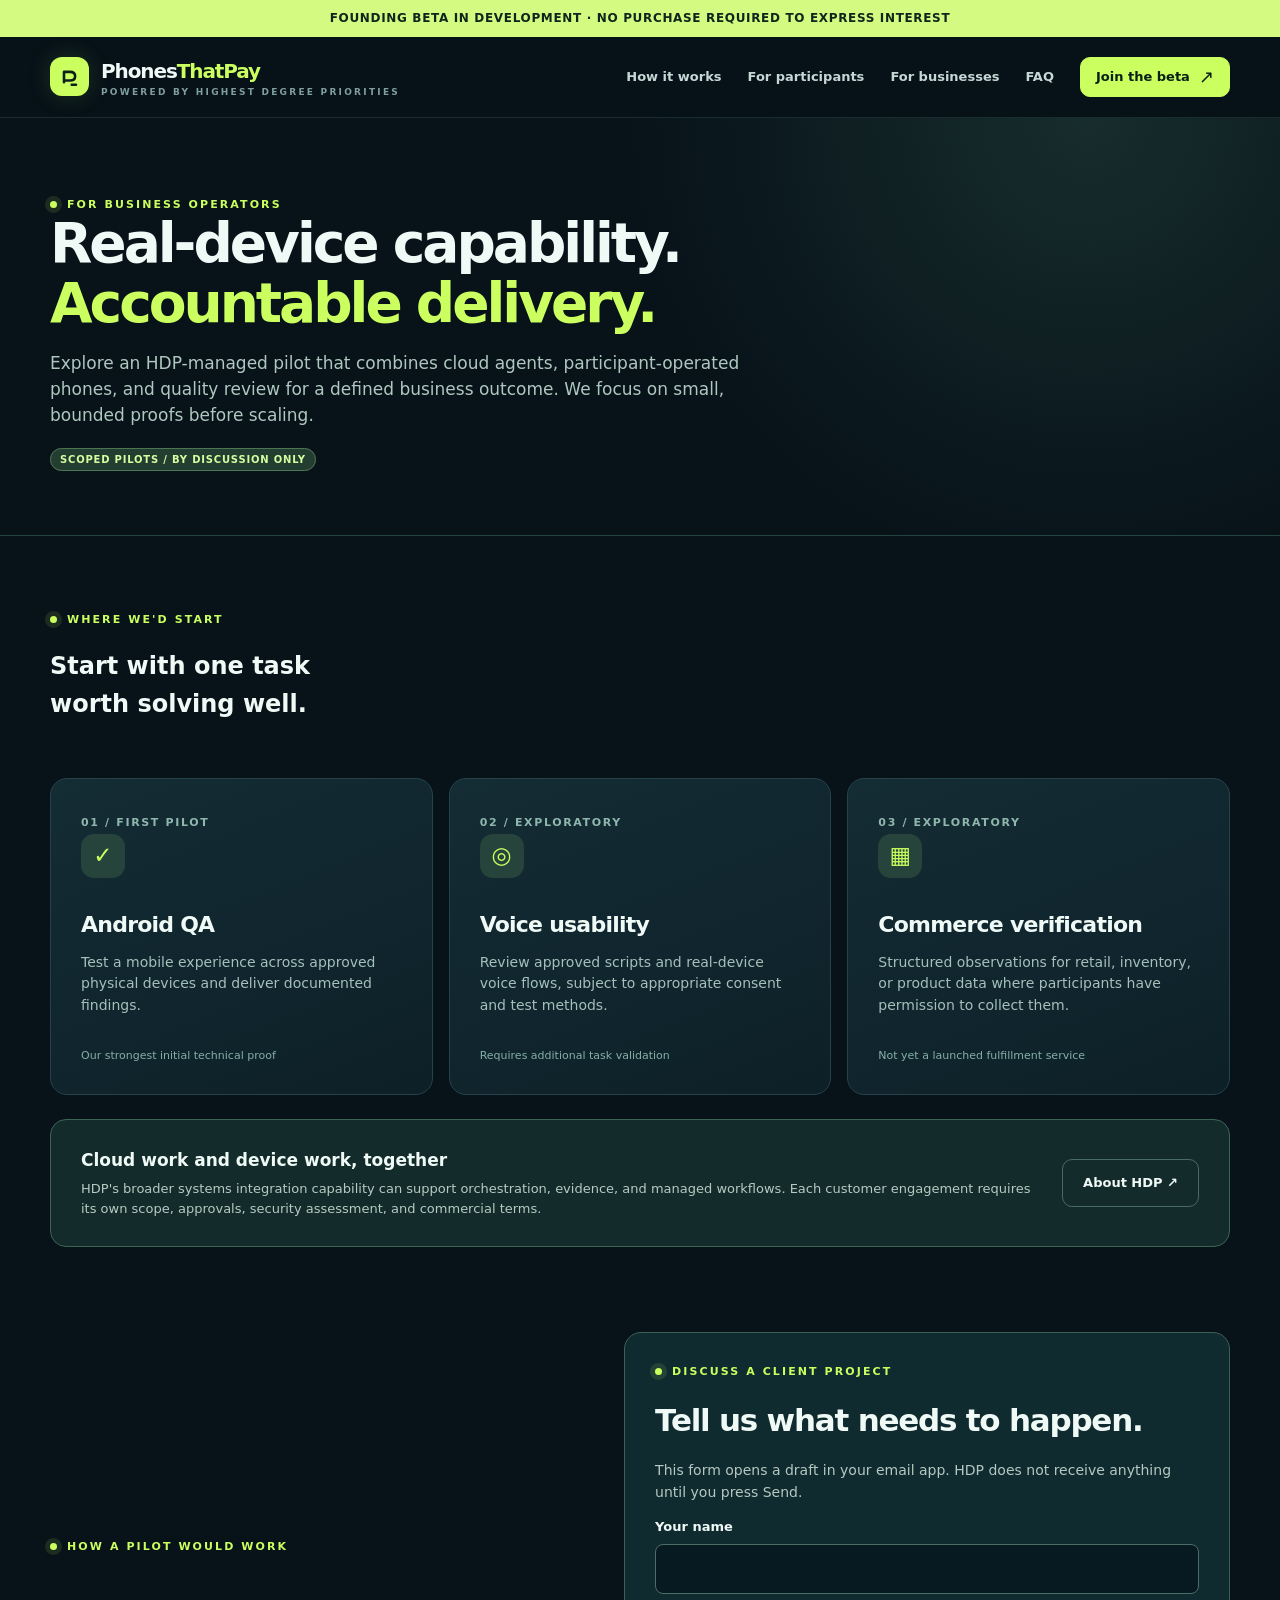
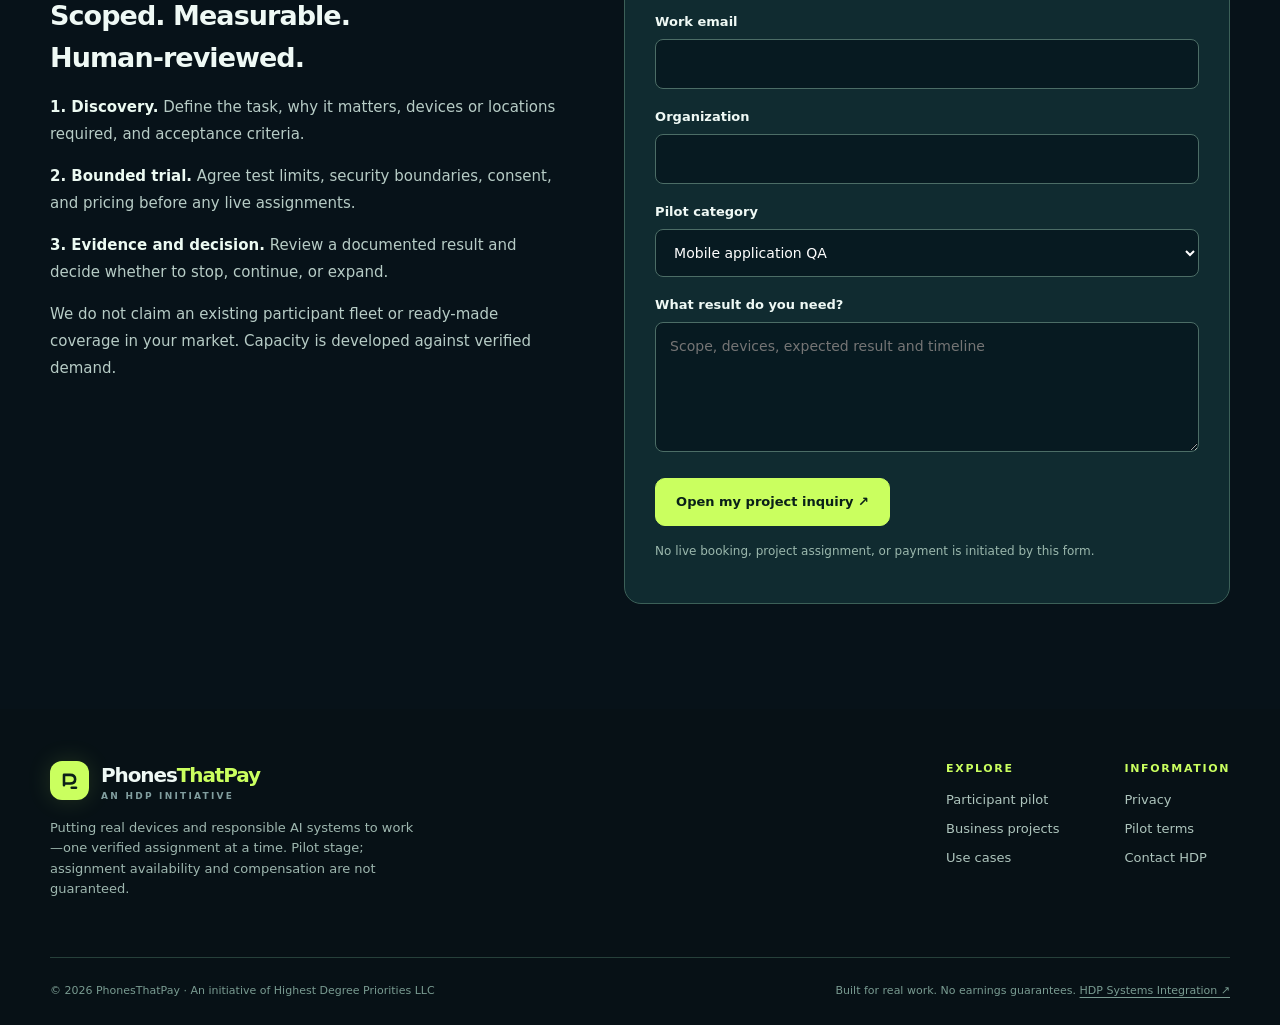
==== business/index.html @ 188588a5 "Build PhonesThatPay public beta landing and information pages" ====
<!doctype html><html lang="en"><head><meta charset="utf-8"><meta name="viewport" content="width=device-width,initial-scale=1"><meta name="theme-color" content="#071219"><meta name="color-scheme" content="dark"><title>Mobile Workforce and Real-Device QA for Business | PhonesThatPay</title><meta name="description" content="Discuss a bounded PhonesThatPay and HDP real-device QA or mobile operations pilot."><meta property="og:type" content="website"><meta property="og:title" content="Mobile Workforce and Real-Device QA for Business | PhonesThatPay"><meta property="og:description" content="Discuss a bounded PhonesThatPay and HDP real-device QA or mobile operations pilot."><meta property="og:url" content="https://phonesthatpay.com/business/"><link rel="canonical" href="https://phonesthatpay.com/business/"><link rel="icon" type="image/svg+xml" href="../assets/favicon.svg"><link rel="stylesheet" href="../assets/site.css"></head><body><a class="skip" href="#main">Skip to main content</a><div class="announcement">FOUNDING BETA IN DEVELOPMENT · NO PURCHASE REQUIRED TO EXPRESS INTEREST</div>
<header class="top"><div class="wrap top-inner">
<a href="../index.html" class="brand" aria-label="PhonesThatPay home"><span class="brand-mark"><svg viewBox="0 0 28 28" aria-hidden="true" fill="none"><path d="M7 20V8h7c4 0 6 2 6 5s-2 5-6 5H7" stroke="currentColor" stroke-width="3" stroke-linecap="round" stroke-linejoin="round"/><path d="M16 23h5" stroke="currentColor" stroke-width="3" stroke-linecap="round"/></svg></span><span><span class="brand-word">Phones<span>ThatPay</span></span><span class="brand-by">Powered by Highest Degree Priorities</span></span></a>
<button class="navtoggle" type="button" data-nav-toggle aria-expanded="false" aria-controls="main-nav">Menu ☰</button>
<nav class="navlinks" id="main-nav" data-nav aria-label="Main navigation">
<a href="../index.html#how">How it works</a><a href="../pilot/index.html">For participants</a><a href="../business/index.html">For businesses</a><a href="../index.html#faq">FAQ</a><a class="btn mini" href="../pilot/index.html#interest">Join the beta <span class="chev">↗</span></a>
</nav></div></header><main id="main"><section class="pagehero"><div class="wrap"><div class="eyebrow">For business operators</div><h1>Real-device capability.<br><span style="color:var(--lime)">Accountable delivery.</span></h1><p>Explore an HDP-managed pilot that combines cloud agents, participant-operated phones, and quality review for a defined business outcome. We focus on small, bounded proofs before scaling.</p><span class="statuspill">Scoped pilots / by discussion only</span></div></section><section class="content"><div class="wrap"><div class="section-top"><div><div class="eyebrow">Where we'd start</div><h2>Start with one task<br>worth solving well.</h2></div></div><div class="grid3"><article class="feature"><span class="num">01 / FIRST PILOT</span><div class="glyph">✓</div><h3>Android QA</h3><p>Test a mobile experience across approved physical devices and deliver documented findings.</p><span class="fine">Our strongest initial technical proof</span></article><article class="feature"><span class="num">02 / EXPLORATORY</span><div class="glyph">◎</div><h3>Voice usability</h3><p>Review approved scripts and real-device voice flows, subject to appropriate consent and test methods.</p><span class="fine">Requires additional task validation</span></article><article class="feature"><span class="num">03 / EXPLORATORY</span><div class="glyph">▦</div><h3>Commerce verification</h3><p>Structured observations for retail, inventory, or product data where participants have permission to collect them.</p><span class="fine">Not yet a launched fulfillment service</span></article></div>
<div class="note-card"><div><strong>Cloud work and device work, together</strong><p>HDP's broader systems integration capability can support orchestration, evidence, and managed workflows. Each customer engagement requires its own scope, approvals, security assessment, and commercial terms.</p></div><a href="https://highestdegreepriorities.com/" class="btn outline" rel="noopener">About HDP ↗</a></div></div>
<div class="wrap split" style="margin-top:85px"><div class="prose"><div class="eyebrow">How a pilot would work</div><h2>Scoped. Measurable.<br>Human-reviewed.</h2><p><strong>1. Discovery.</strong> Define the task, why it matters, devices or locations required, and acceptance criteria.</p><p><strong>2. Bounded trial.</strong> Agree test limits, security boundaries, consent, and pricing before any live assignments.</p><p><strong>3. Evidence and decision.</strong> Review a documented result and decide whether to stop, continue, or expand.</p><p>We do not claim an existing participant fleet or ready-made coverage in your market. Capacity is developed against verified demand.</p></div>
<div class="formbox" id="contact"><div class="eyebrow">Discuss a client project</div><h2 style="font-size:31px;letter-spacing:-.04em;margin:16px 0">Tell us what needs to happen.</h2><p style="color:#b5c8c1;font-size:14px">This form opens a draft in your email app. HDP does not receive anything until you press Send.</p><form data-mailform="business"><div class="field"><label for="bizname">Your name</label><input id="bizname" name="Name" autocomplete="name" required maxlength="100"></div><div class="field"><label for="bizemail">Work email</label><input id="bizemail" name="Email" type="email" autocomplete="email" required maxlength="120"></div><div class="field"><label for="company">Organization</label><input id="company" name="Organization" maxlength="120"></div><div class="field"><label for="type">Pilot category</label><select id="type" name="Pilot category"><option>Mobile application QA</option><option>Voice or usability testing</option><option>Commerce / retail data verification</option><option>Managed AI operations</option><option>Other</option></select></div><div class="field"><label for="brief">What result do you need?</label><textarea id="brief" name="Desired outcome" maxlength="1400" required placeholder="Scope, devices, expected result and timeline"></textarea></div><button type="submit" class="btn">Open my project inquiry ↗</button><p class="form-note" role="status" data-form-status>No live booking, project assignment, or payment is initiated by this form.</p></form></div></div></section></main><footer class="footer"><div class="wrap"><div class="footer-main"><div><a href="../index.html" class="brand"><span class="brand-mark"><svg viewBox="0 0 28 28" aria-hidden="true" fill="none"><path d="M7 20V8h7c4 0 6 2 6 5s-2 5-6 5H7" stroke="currentColor" stroke-width="3" stroke-linecap="round" stroke-linejoin="round"/><path d="M16 23h5" stroke="currentColor" stroke-width="3" stroke-linecap="round"/></svg></span><span><span class="brand-word">Phones<span>ThatPay</span></span><span class="brand-by">An HDP initiative</span></span></a><p class="footer-desc">Putting real devices and responsible AI systems to work—one verified assignment at a time. Pilot stage; assignment availability and compensation are not guaranteed.</p></div><div class="footer-links"><div><h4>Explore</h4><a href="../pilot/index.html">Participant pilot</a><a href="../business/index.html">Business projects</a><a href="../index.html#work">Use cases</a></div><div><h4>Information</h4><a href="../privacy/index.html">Privacy</a><a href="../terms/index.html">Pilot terms</a><a href="mailto:contact@highestdegreepriorities.com?subject=PhonesThatPay%20Question">Contact HDP</a></div></div></div><div class="footer-bottom"><span>© 2026 PhonesThatPay · An initiative of Highest Degree Priorities LLC</span><span>Built for real work. No earnings guarantees. <a href="https://highestdegreepriorities.com/" rel="noopener">HDP Systems Integration ↗</a></span></div></div></footer><script defer src="../assets/site.js"></script></body></html>
---- assets/site.css ----
:root{--bg:#071219;--panel:#0e2029;--panel2:#122833;--line:#27414a;--text:#eff9f5;--muted:#b0c4c4;--muted2:#819e9f;--lime:#caff5f;--aqua:#88f3d7;--cream:#e2eadc;--shadow:0 25px 75px rgba(0,0,0,.28)}
*{box-sizing:border-box}html{scroll-behavior:smooth;scroll-padding-top:96px}body{margin:0;background:var(--bg);color:var(--text);font-family:Inter,"Segoe UI",system-ui,-apple-system,sans-serif;font-size:16px;line-height:1.55;-webkit-font-smoothing:antialiased}button,input,select,textarea{font:inherit}a{color:inherit;text-decoration:none}button{cursor:pointer}::selection{background:var(--lime);color:#071219}:focus-visible{outline:3px solid var(--lime);outline-offset:4px}img{max-width:100%}
.skip{position:absolute;top:-80px;left:16px;background:var(--lime);color:var(--bg);padding:12px;z-index:100;border-radius:6px}.skip:focus{top:10px}
.wrap{width:min(1180px,calc(100% - 56px));margin-inline:auto}
.announcement{background:#d4fa81;color:#10251b;text-align:center;font-weight:700;font-size:12px;letter-spacing:.055em;padding:9px 16px}
.top{position:sticky;top:0;z-index:40;backdrop-filter:blur(20px);background:rgba(7,18,25,.93);border-bottom:1px solid rgba(151,226,208,.13)}
.top-inner{min-height:80px;display:flex;align-items:center;justify-content:space-between;gap:26px}.brand{display:inline-flex;gap:12px;align-items:center;white-space:nowrap}.brand-mark{width:39px;height:39px;border-radius:12px;background:var(--lime);color:#0c2018;display:grid;place-items:center;box-shadow:0 0 25px rgba(202,255,95,.14)}.brand-mark svg{width:24px;height:24px}.brand-word{font-size:20px;letter-spacing:-.055em;font-weight:850}.brand-word span{color:var(--lime)}.brand-by{display:block;font-size:9px;text-transform:uppercase;letter-spacing:.25em;color:var(--muted2);font-weight:800;line-height:1.2}
.navlinks{display:flex;align-items:center;gap:26px}.navlinks a:not(.btn){font-size:13px;font-weight:650;color:#c5d8d5;transition:color .2s}.navlinks a:hover{color:var(--lime)}.navtoggle{display:none;border:1px solid var(--line);color:var(--text);background:var(--panel);padding:9px 12px;border-radius:9px}
.btn{min-height:48px;padding:13px 20px;border-radius:10px;background:var(--lime);color:#092018;border:1px solid var(--lime);font-weight:800;font-size:13px;display:inline-flex;gap:9px;align-items:center;justify-content:center;transition:transform .18s,background .18s,border-color .18s}.btn:hover{transform:translateY(-2px);background:#e2ff9d}.btn:active{transform:translateY(0)}.btn.outline{background:transparent;border-color:#4a6a67;color:var(--text)}.btn.outline:hover{border-color:var(--lime);background:#142d30}.btn.mini{min-height:39px;padding:9px 15px}.btn.dark{background:#102923;color:var(--lime);border-color:#305348}.btn.dark:hover{background:#193c32}.chev{font-size:18px;font-weight:400;line-height:1}
.hero{overflow:hidden;position:relative;padding:102px 0 100px;background:radial-gradient(ellipse at 80% 33%,rgba(58,148,129,.19),transparent 42%),radial-gradient(ellipse at 10% 10%,rgba(96,151,102,.09),transparent 35%)}.hero:before{content:"";position:absolute;inset:0;opacity:.17;pointer-events:none;background-image:linear-gradient(rgba(91,204,184,.17) 1px,transparent 1px),linear-gradient(90deg,rgba(91,204,184,.16) 1px,transparent 1px);background-size:50px 50px;mask-image:linear-gradient(to right,transparent,black 50%,black 90%)}
.hero-grid{display:grid;grid-template-columns:1.08fr .92fr;gap:70px;align-items:center;position:relative}.eyebrow{color:var(--lime);font-size:11px;font-weight:850;letter-spacing:.19em;text-transform:uppercase;display:flex;align-items:center;gap:10px}.eyebrow:before{content:"";height:7px;width:7px;background:var(--lime);border-radius:50%;box-shadow:0 0 0 5px rgba(202,255,95,.11)}.hero h1{font-size:clamp(48px,5.7vw,84px);font-weight:850;letter-spacing:-.071em;line-height:1.035;margin:26px 0}.hero h1 em{font-style:normal;color:var(--lime)}.lead{font-size:19px;line-height:1.65;color:#b7cbca;max-width:570px;margin:0 0 31px}.actions{display:flex;gap:13px;flex-wrap:wrap}.hero-notes{display:flex;flex-wrap:wrap;gap:14px 24px;color:#a1b6b5;font-size:12px;margin-top:31px}.hero-notes span:before{content:"✓";color:var(--lime);font-weight:900;margin-right:8px}
.hero-scene{position:relative;min-height:570px;display:flex;align-items:center;justify-content:center}.halo{position:absolute;width:470px;height:470px;border-radius:50%;border:1px solid rgba(153,246,206,.14);background:radial-gradient(circle,rgba(75,150,134,.11),transparent 70%)}.halo:before,.halo:after{content:"";position:absolute;inset:50px;border:1px dashed rgba(155,245,207,.17);border-radius:50%}.halo:after{inset:112px;border-style:solid}.phone{width:276px;min-height:510px;border:7px solid #32545c;border-radius:41px;background:linear-gradient(150deg,#132f39,#0a1822 78%);padding:20px 15px;box-shadow:0 0 0 3px #081318,0 35px 105px rgba(0,0,0,.5),0 0 80px rgba(84,187,154,.14);position:relative;transform:rotate(-6deg);z-index:3}.phone:before{content:"";position:absolute;top:12px;left:36%;height:17px;width:28%;border-radius:15px;background:#07131a}.phone-top{display:flex;justify-content:space-between;align-items:center;color:#a7c8bf;font-size:10px;margin:17px 3px 33px}.signal{color:var(--lime)}.phone-logo{border-radius:14px;background:#caff5f;width:51px;height:51px;display:grid;place-items:center;color:#0c231b;font-size:22px;font-weight:900;letter-spacing:-.1em;margin-bottom:16px}.phone h3{font-size:23px;letter-spacing:-.045em;margin:0 0 5px}.phone p{font-size:12px;color:#9bb7b4;margin:0 0 26px}.screen-task{border-radius:13px;background:#17363e;padding:17px 15px;margin-bottom:12px;border:1px solid #2b5152}.screen-label{font-size:9px;color:var(--aqua);text-transform:uppercase;letter-spacing:.15em;font-weight:800}.screen-task strong{display:block;font-size:15px;margin:8px 0}.screen-task small{display:block;color:#a0bbb6;font-size:11px}.mini-check{display:flex;align-items:center;gap:8px;font-size:11px;color:#d2e5d9;margin:9px 0}.mini-check b{width:16px;height:16px;border-radius:50%;background:#b8f57b;color:#113221;display:grid;place-items:center;font-size:11px}.phone-bottom{border-top:1px solid #2d4c50;padding-top:15px;margin-top:22px;display:flex;justify-content:space-between;font-size:10px;color:#98b0ad}.phone-bottom strong{color:#d4ff83}.float-card{position:absolute;z-index:4;background:rgba(22,48,56,.97);border:1px solid #507671;padding:15px 17px;border-radius:14px;box-shadow:var(--shadow);font-size:12px;backdrop-filter:blur(10px)}.float-card strong{display:block;color:white;font-size:15px;margin:4px 0 0}.float-one{left:0;top:75px;transform:rotate(4deg)}.float-two{right:-2px;bottom:80px;transform:rotate(5deg)}.float-card .small{font-size:10px;color:var(--muted2);letter-spacing:.12em;font-weight:800}.float-card .dot{display:inline-block;width:8px;height:8px;border-radius:50%;background:var(--lime);margin-right:7px}.scene-note{position:absolute;bottom:6px;left:50%;transform:translateX(-50%);font-size:10px;white-space:nowrap;color:#809f9d;letter-spacing:.08em;text-transform:uppercase}
.trustbar{border-top:1px solid rgba(113,170,155,.17);border-bottom:1px solid rgba(113,170,155,.17);background:#0b1a21}.trust-inner{display:flex;justify-content:space-between;gap:20px;align-items:center;flex-wrap:wrap;padding:24px 0;color:#c7d6ce;font-weight:750;font-size:12px;letter-spacing:.02em}.trust-inner .muted{color:#779a92;font-size:11px;text-transform:uppercase;letter-spacing:.15em}
.section{padding:110px 0}.section.alt{background:#0b1b23}.section-top{display:flex;justify-content:space-between;gap:40px;align-items:flex-end;margin-bottom:35px}.section .eyebrow{margin-bottom:18px}.section h2,.pagehero h1{font-size:clamp(36px,4.3vw,58px);line-height:1.09;letter-spacing:-.055em;margin:0 0 14px;max-width:760px}.section-intro{font-size:16px;color:#b2c8c4;max-width:600px}.section-intro p{margin:0}.grid3{display:grid;grid-template-columns:repeat(3,1fr);gap:16px}.feature{padding:30px;background:linear-gradient(158deg,#142c34,#0d2028);border:1px solid #26424a;border-radius:17px;position:relative;overflow:hidden}.feature:hover{border-color:#4c8174}.feature .num{color:#8fb7ae;font-size:11px;font-weight:800;letter-spacing:.15em}.feature h3{font-size:22px;margin:30px 0 10px;letter-spacing:-.035em}.feature p{color:#a4c0bb;margin:0;font-size:14px}.feature .glyph{width:44px;height:44px;border-radius:13px;background:#27443c;display:grid;place-items:center;color:var(--lime);font-size:23px;font-weight:700}.feature .fine{display:block;color:#86afa7;font-size:11px;margin-top:30px}.split{display:grid;grid-template-columns:.92fr 1.08fr;gap:58px;align-items:center}.workpanel{border:1px solid #35534d;background:#0e272e;border-radius:19px;padding:27px;box-shadow:var(--shadow)}.work-tabs{display:flex;gap:8px;flex-wrap:wrap;margin-bottom:22px}.tab{background:#18343a;color:#b7cec7;border:1px solid #2e5050;border-radius:9px;padding:9px 12px;font-size:12px;font-weight:700}.tab[aria-selected="true"]{background:var(--lime);color:#0b251d;border-color:var(--lime)}.task-label{color:#a4c7ba;font-size:10px;text-transform:uppercase;font-weight:850;letter-spacing:.14em}.workpanel h3{font-size:27px;margin:10px 0;letter-spacing:-.035em}.workpanel p{color:#aac0bb;font-size:14px}.workflow{display:grid;gap:12px;margin-top:24px}.workstep{display:flex;gap:12px;align-items:center;border:1px solid #2b4a4b;border-radius:10px;background:#122f36;padding:12px 14px;font-size:13px}.workstep b{color:#062118;background:var(--lime);width:23px;height:23px;display:grid;place-items:center;border-radius:7px;font-size:11px;flex:none}.preview-caption{font-size:11px;color:#8eada4;margin-top:18px}.bulletline{display:flex;gap:14px;margin:22px 0;color:#bed1cc;font-size:14px}.bulletline:before{content:"→";color:var(--lime);font-weight:850}
.steps{display:grid;grid-template-columns:repeat(4,1fr);gap:18px;counter-reset:sequence}.step{border-top:1px solid #426257;padding-top:21px}.step .count{font-size:13px;color:var(--lime);font-weight:800;letter-spacing:.12em}.step h3{font-size:18px;letter-spacing:-.025em;margin:17px 0 9px}.step p{font-size:13px;color:#abc1bc;margin:0}
.pathcards{display:grid;grid-template-columns:1fr 1fr;gap:18px}.pathcard{border:1px solid #3a5855;padding:34px;border-radius:18px;background:linear-gradient(140deg,#17333b,#0a1b24);display:flex;flex-direction:column;min-height:320px}.pathcard.highlight{background:linear-gradient(135deg,#d8ff94,#b9ed67);color:#082016;border-color:#daff9e}.pathcard .label{font-size:11px;letter-spacing:.16em;font-weight:850;text-transform:uppercase;color:#91cdb9}.pathcard.highlight .label{color:#34562b}.pathcard h3{font-size:31px;letter-spacing:-.055em;line-height:1.15;margin:35px 0 12px}.pathcard p{font-size:14px;color:#b8ceca;max-width:410px}.pathcard.highlight p{color:#2a4a2b}.pathcard .btn{margin-top:auto;align-self:flex-start}
.note-card{border:1px solid #3c6454;background:#132c2b;padding:27px 30px;border-radius:16px;margin-top:24px;display:flex;justify-content:space-between;gap:30px;align-items:center}.note-card strong{font-size:17px}.note-card p{color:#b5cbc2;font-size:13px;margin:5px 0 0}.note-card .btn{flex-shrink:0}
.faq{max-width:850px;margin:auto}.faq details{border-bottom:1px solid #2c4647;padding:17px 0}.faq summary{font-weight:750;font-size:16px;cursor:pointer;list-style:none;display:flex;align-items:center;justify-content:space-between;gap:18px}.faq summary::-webkit-details-marker{display:none}.faq summary:after{content:"+";font-size:24px;color:var(--lime);font-weight:400}.faq details[open] summary:after{content:"−"}.faq details p{color:#aac3bf;font-size:14px;max-width:730px;margin:14px 0 4px}
.cta{background:radial-gradient(circle at 85% 30%,rgba(202,255,95,.14),transparent 30%),linear-gradient(120deg,#15372f,#0c2228);border-top:1px solid #366258;border-bottom:1px solid #366258;padding:79px 0;text-align:center}.cta h2{font-size:clamp(35px,4.5vw,62px);line-height:1.1;letter-spacing:-.06em;margin:14px auto 21px;max-width:800px}.cta p{max-width:630px;color:#bed0c7;margin:0 auto 28px}.cta .actions{justify-content:center}
.footer{background:#071116;padding:51px 0 26px}.footer-main{display:flex;justify-content:space-between;gap:40px;padding-bottom:45px}.footer-desc{font-size:13px;color:#9eb7af;max-width:370px;margin-top:17px}.footer-links{display:flex;gap:65px}.footer-links h4{font-size:11px;letter-spacing:.15em;text-transform:uppercase;color:var(--lime);margin:0 0 13px}.footer-links a{font-size:13px;color:#aec5bd;display:block;margin:9px 0}.footer-links a:hover{color:var(--lime)}.footer-bottom{border-top:1px solid #26403a;display:flex;justify-content:space-between;gap:25px;flex-wrap:wrap;padding-top:24px;font-size:11px;color:#799b91}.footer-bottom a{text-decoration:underline;text-underline-offset:3px}
.pagehero{padding:78px 0 65px;background:radial-gradient(circle at 85% 0%,rgba(140,235,185,.12),transparent 40%);border-bottom:1px solid #24443f}.pagehero p{font-size:17px;color:#afc8bf;max-width:740px}.content{padding:75px 0 105px}.prose{max-width:830px}.prose h2{font-size:27px;letter-spacing:-.035em;margin:40px 0 12px}.prose h3{font-size:20px}.prose p,.prose li{color:#b7ccc6;font-size:15px;line-height:1.8}.prose li{margin:7px 0}.prose a{color:var(--lime);text-decoration:underline;text-underline-offset:4px}.prose strong{color:#ecfaf2}.hint{color:#96b3a8;font-size:12px}.formgrid{display:grid;grid-template-columns:1fr 1fr;gap:18px}.formbox{background:#102b30;border:1px solid #3c6058;border-radius:17px;padding:30px;max-width:820px}.formbox label{display:block;font-weight:750;font-size:13px;margin:0 0 7px}.formbox input,.formbox select,.formbox textarea{width:100%;padding:13px 14px;border:1px solid #4c6d66;background:#071a21;color:white;border-radius:8px;font-size:14px;min-height:48px}.formbox textarea{min-height:130px;resize:vertical}.formbox .field{margin-bottom:18px}.formbox .form-note{font-size:12px;color:#9bb8ad;margin-top:16px}.statuspill{background:#243d31;color:#d3ffa1;border:1px solid #4d7453;padding:5px 9px;border-radius:999px;font-size:10px;font-weight:850;letter-spacing:.08em;text-transform:uppercase;white-space:nowrap}.listcard{border:1px solid #304f47;border-radius:14px;padding:26px;background:#10272c;margin:18px 0}.listcard h3{margin:0 0 7px}.listcard p{margin:0;color:#b4cac2}.two-cols{display:grid;grid-template-columns:1fr 1fr;gap:20px}
@media(max-width:980px){.navlinks{gap:16px}.hero-grid{grid-template-columns:1fr;gap:25px}.hero{padding:65px 0 48px}.hero h1{max-width:700px}.hero-scene{min-height:510px}.split{grid-template-columns:1fr}.grid3{grid-template-columns:repeat(2,1fr)}.steps{grid-template-columns:repeat(2,1fr)}}
@media(max-width:700px){.wrap{width:min(100% - 34px,1180px)}.top-inner{min-height:70px}.brand-word{font-size:18px}.navtoggle{display:inline-flex}.navlinks{display:none;position:absolute;top:69px;left:0;right:0;background:#08191f;border-bottom:1px solid var(--line);padding:20px 17px 25px;flex-direction:column;align-items:stretch;gap:16px}.navlinks.open{display:flex}.navlinks .btn{width:100%}.hero{padding:57px 0 48px}.hero h1{font-size:clamp(44px,11.2vw,65px)}.lead{font-size:16px}.hero-scene{min-height:500px;transform:scale(.85);margin:-35px -15px -50px}.float-one{left:-7px}.float-two{right:-10px}.section{padding:74px 0}.section h2,.pagehero h1{font-size:38px}.section-top{display:block}.grid3,.pathcards,.two-cols,.formgrid{grid-template-columns:1fr}.steps{grid-template-columns:1fr}.pathcard{min-height:295px}.note-card,.footer-main{flex-direction:column;align-items:flex-start}.footer-links{gap:50px}.pagehero{padding:61px 0 43px}.content{padding:55px 0 75px}.formbox{padding:22px}.footer-main{gap:33px}.cta{padding:70px 0}}
@media(prefers-reduced-motion:reduce){html{scroll-behavior:auto}*,*:before,*:after{animation:none!important;transition:none!important}}
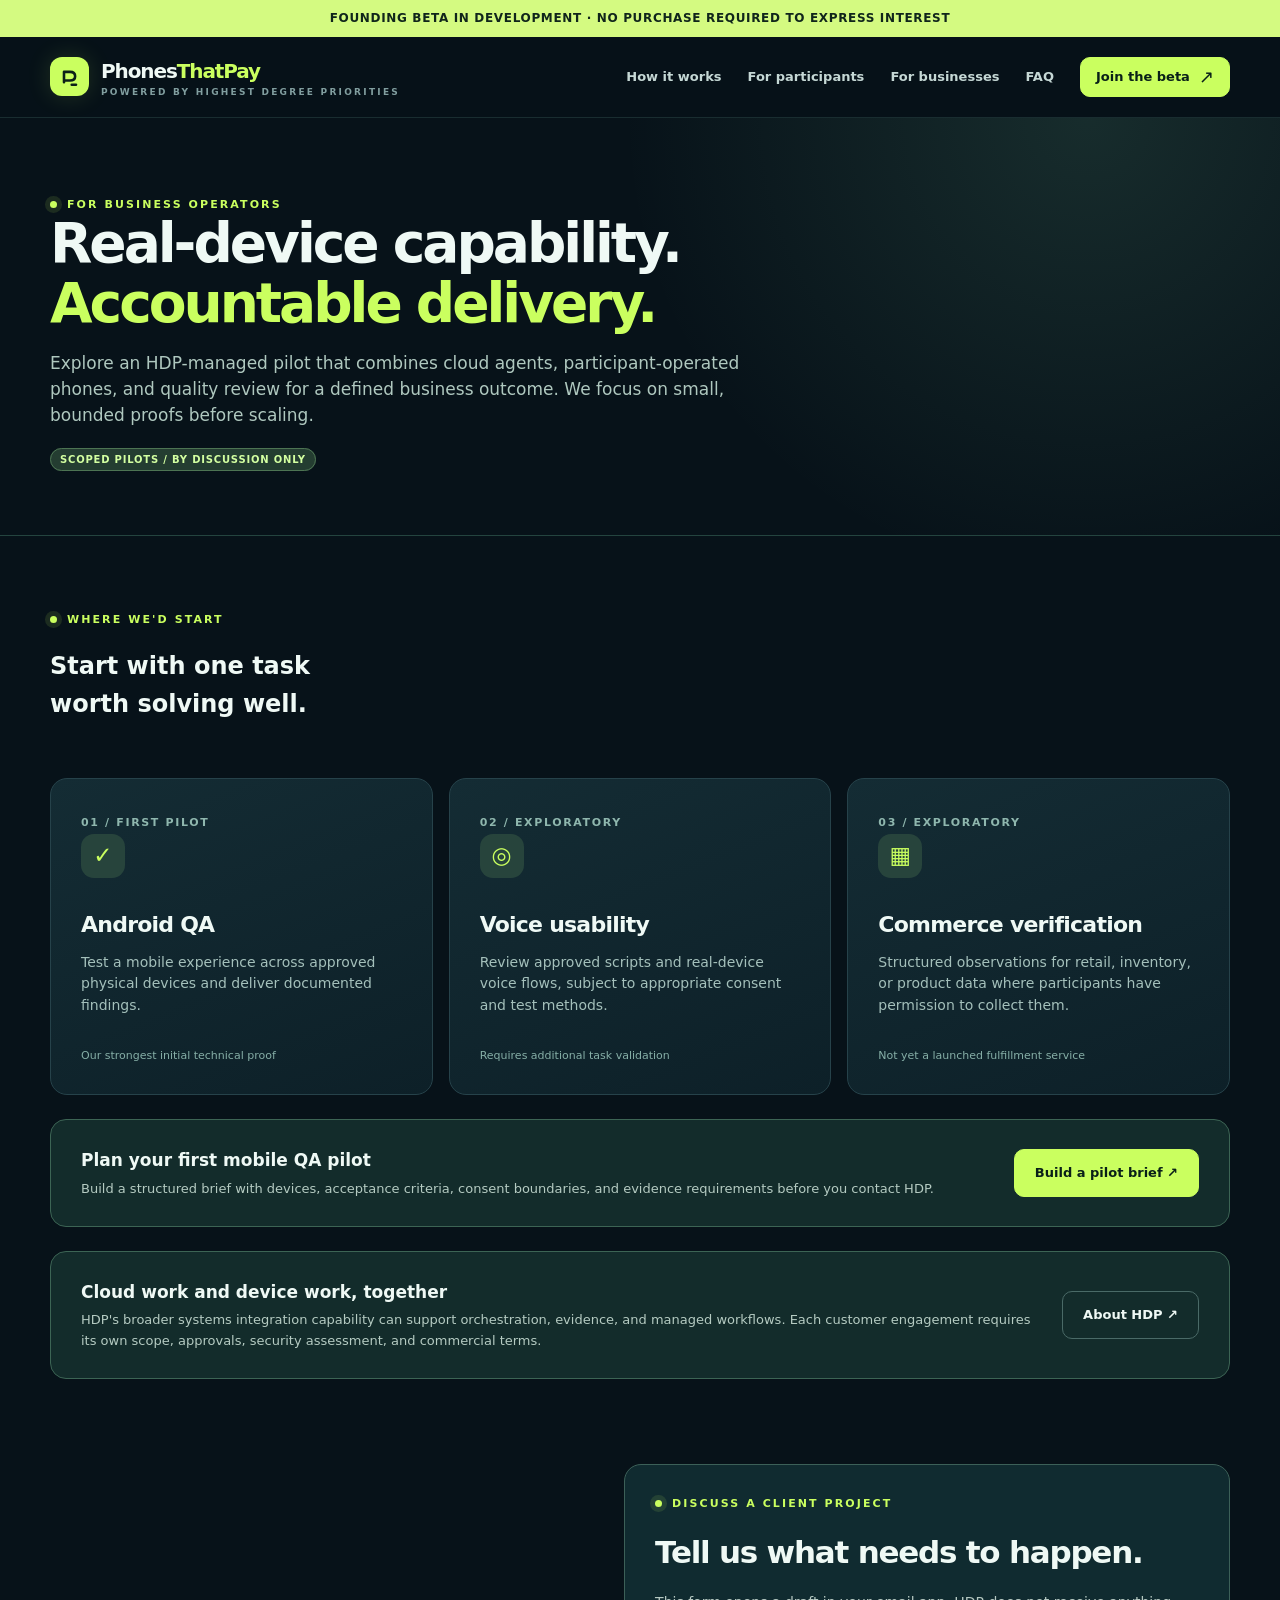
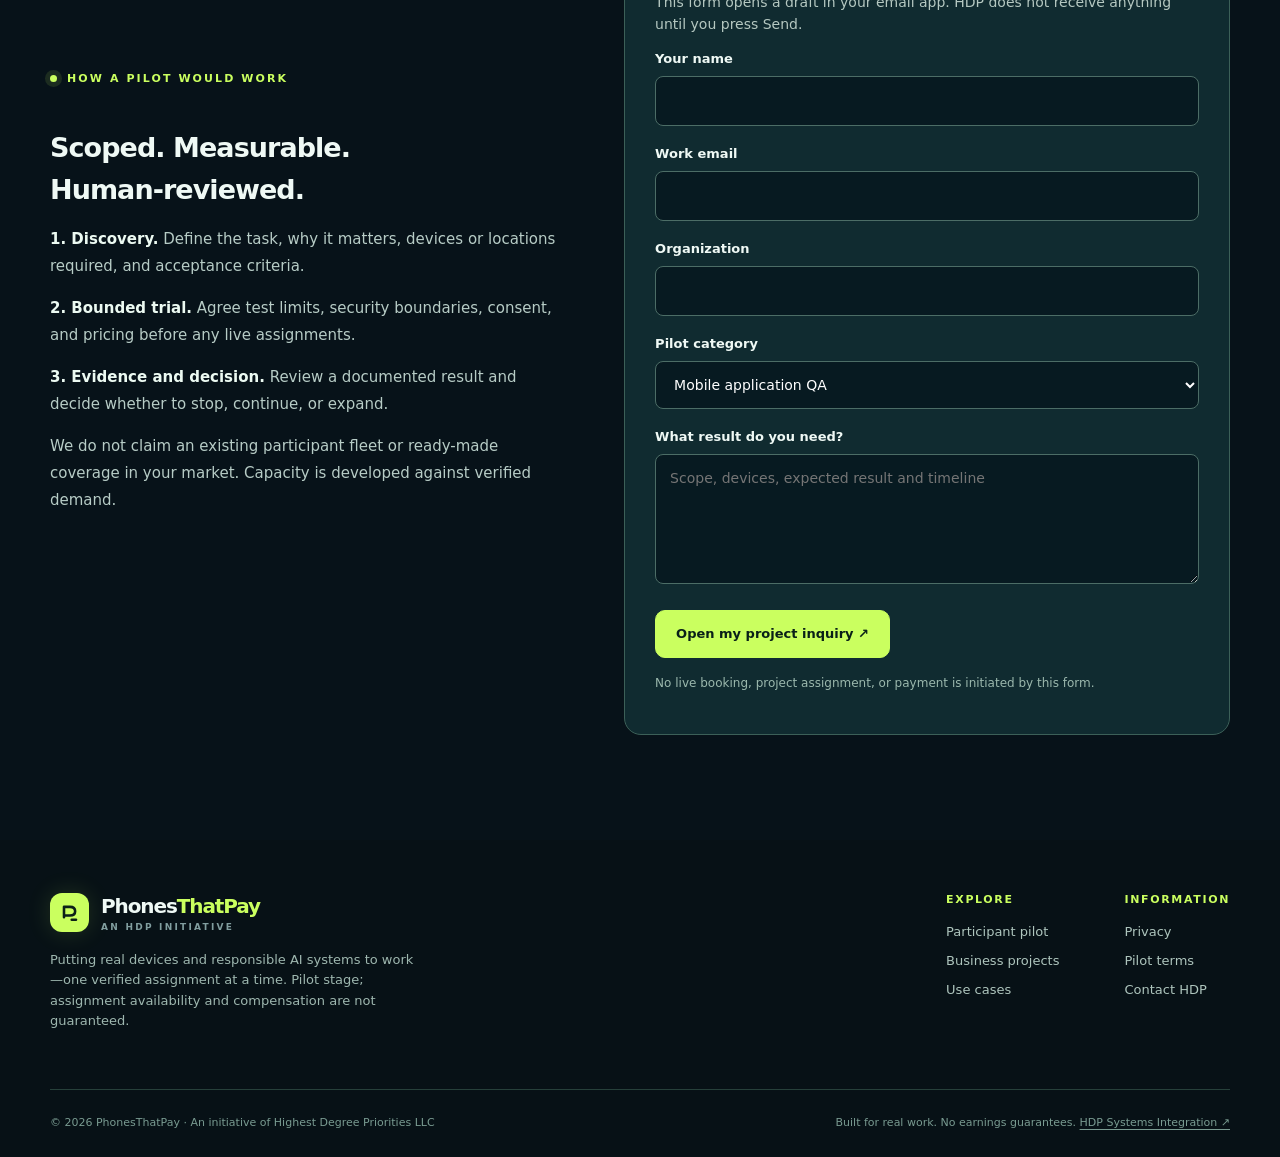
==== commit adceea5b: "Add private client QA pilot brief builder and discovery flow" ====
--- a/business/index.html
+++ b/business/index.html
@@ -5,6 +5,6 @@
 <nav class="navlinks" id="main-nav" data-nav aria-label="Main navigation">
 <a href="../index.html#how">How it works</a><a href="../pilot/index.html">For participants</a><a href="../business/index.html">For businesses</a><a href="../index.html#faq">FAQ</a><a class="btn mini" href="../pilot/index.html#interest">Join the beta <span class="chev">↗</span></a>
 </nav></div></header><main id="main"><section class="pagehero"><div class="wrap"><div class="eyebrow">For business operators</div><h1>Real-device capability.<br><span style="color:var(--lime)">Accountable delivery.</span></h1><p>Explore an HDP-managed pilot that combines cloud agents, participant-operated phones, and quality review for a defined business outcome. We focus on small, bounded proofs before scaling.</p><span class="statuspill">Scoped pilots / by discussion only</span></div></section><section class="content"><div class="wrap"><div class="section-top"><div><div class="eyebrow">Where we'd start</div><h2>Start with one task<br>worth solving well.</h2></div></div><div class="grid3"><article class="feature"><span class="num">01 / FIRST PILOT</span><div class="glyph">✓</div><h3>Android QA</h3><p>Test a mobile experience across approved physical devices and deliver documented findings.</p><span class="fine">Our strongest initial technical proof</span></article><article class="feature"><span class="num">02 / EXPLORATORY</span><div class="glyph">◎</div><h3>Voice usability</h3><p>Review approved scripts and real-device voice flows, subject to appropriate consent and test methods.</p><span class="fine">Requires additional task validation</span></article><article class="feature"><span class="num">03 / EXPLORATORY</span><div class="glyph">▦</div><h3>Commerce verification</h3><p>Structured observations for retail, inventory, or product data where participants have permission to collect them.</p><span class="fine">Not yet a launched fulfillment service</span></article></div>
-<div class="note-card"><div><strong>Cloud work and device work, together</strong><p>HDP's broader systems integration capability can support orchestration, evidence, and managed workflows. Each customer engagement requires its own scope, approvals, security assessment, and commercial terms.</p></div><a href="https://highestdegreepriorities.com/" class="btn outline" rel="noopener">About HDP ↗</a></div></div>
+<div class="note-card"><div><strong>Plan your first mobile QA pilot</strong><p>Build a structured brief with devices, acceptance criteria, consent boundaries, and evidence requirements before you contact HDP.</p></div><a class="btn" href="brief/">Build a pilot brief ↗</a></div><div class="note-card"><div><strong>Cloud work and device work, together</strong><p>HDP's broader systems integration capability can support orchestration, evidence, and managed workflows. Each customer engagement requires its own scope, approvals, security assessment, and commercial terms.</p></div><a href="https://highestdegreepriorities.com/" class="btn outline" rel="noopener">About HDP ↗</a></div></div>
 <div class="wrap split" style="margin-top:85px"><div class="prose"><div class="eyebrow">How a pilot would work</div><h2>Scoped. Measurable.<br>Human-reviewed.</h2><p><strong>1. Discovery.</strong> Define the task, why it matters, devices or locations required, and acceptance criteria.</p><p><strong>2. Bounded trial.</strong> Agree test limits, security boundaries, consent, and pricing before any live assignments.</p><p><strong>3. Evidence and decision.</strong> Review a documented result and decide whether to stop, continue, or expand.</p><p>We do not claim an existing participant fleet or ready-made coverage in your market. Capacity is developed against verified demand.</p></div>
 <div class="formbox" id="contact"><div class="eyebrow">Discuss a client project</div><h2 style="font-size:31px;letter-spacing:-.04em;margin:16px 0">Tell us what needs to happen.</h2><p style="color:#b5c8c1;font-size:14px">This form opens a draft in your email app. HDP does not receive anything until you press Send.</p><form data-mailform="business"><div class="field"><label for="bizname">Your name</label><input id="bizname" name="Name" autocomplete="name" required maxlength="100"></div><div class="field"><label for="bizemail">Work email</label><input id="bizemail" name="Email" type="email" autocomplete="email" required maxlength="120"></div><div class="field"><label for="company">Organization</label><input id="company" name="Organization" maxlength="120"></div><div class="field"><label for="type">Pilot category</label><select id="type" name="Pilot category"><option>Mobile application QA</option><option>Voice or usability testing</option><option>Commerce / retail data verification</option><option>Managed AI operations</option><option>Other</option></select></div><div class="field"><label for="brief">What result do you need?</label><textarea id="brief" name="Desired outcome" maxlength="1400" required placeholder="Scope, devices, expected result and timeline"></textarea></div><button type="submit" class="btn">Open my project inquiry ↗</button><p class="form-note" role="status" data-form-status>No live booking, project assignment, or payment is initiated by this form.</p></form></div></div></section></main><footer class="footer"><div class="wrap"><div class="footer-main"><div><a href="../index.html" class="brand"><span class="brand-mark"><svg viewBox="0 0 28 28" aria-hidden="true" fill="none"><path d="M7 20V8h7c4 0 6 2 6 5s-2 5-6 5H7" stroke="currentColor" stroke-width="3" stroke-linecap="round" stroke-linejoin="round"/><path d="M16 23h5" stroke="currentColor" stroke-width="3" stroke-linecap="round"/></svg></span><span><span class="brand-word">Phones<span>ThatPay</span></span><span class="brand-by">An HDP initiative</span></span></a><p class="footer-desc">Putting real devices and responsible AI systems to work—one verified assignment at a time. Pilot stage; assignment availability and compensation are not guaranteed.</p></div><div class="footer-links"><div><h4>Explore</h4><a href="../pilot/index.html">Participant pilot</a><a href="../business/index.html">Business projects</a><a href="../index.html#work">Use cases</a></div><div><h4>Information</h4><a href="../privacy/index.html">Privacy</a><a href="../terms/index.html">Pilot terms</a><a href="mailto:contact@highestdegreepriorities.com?subject=PhonesThatPay%20Question">Contact HDP</a></div></div></div><div class="footer-bottom"><span>© 2026 PhonesThatPay · An initiative of Highest Degree Priorities LLC</span><span>Built for real work. No earnings guarantees. <a href="https://highestdegreepriorities.com/" rel="noopener">HDP Systems Integration ↗</a></span></div></div></footer><script defer src="../assets/site.js"></script></body></html>
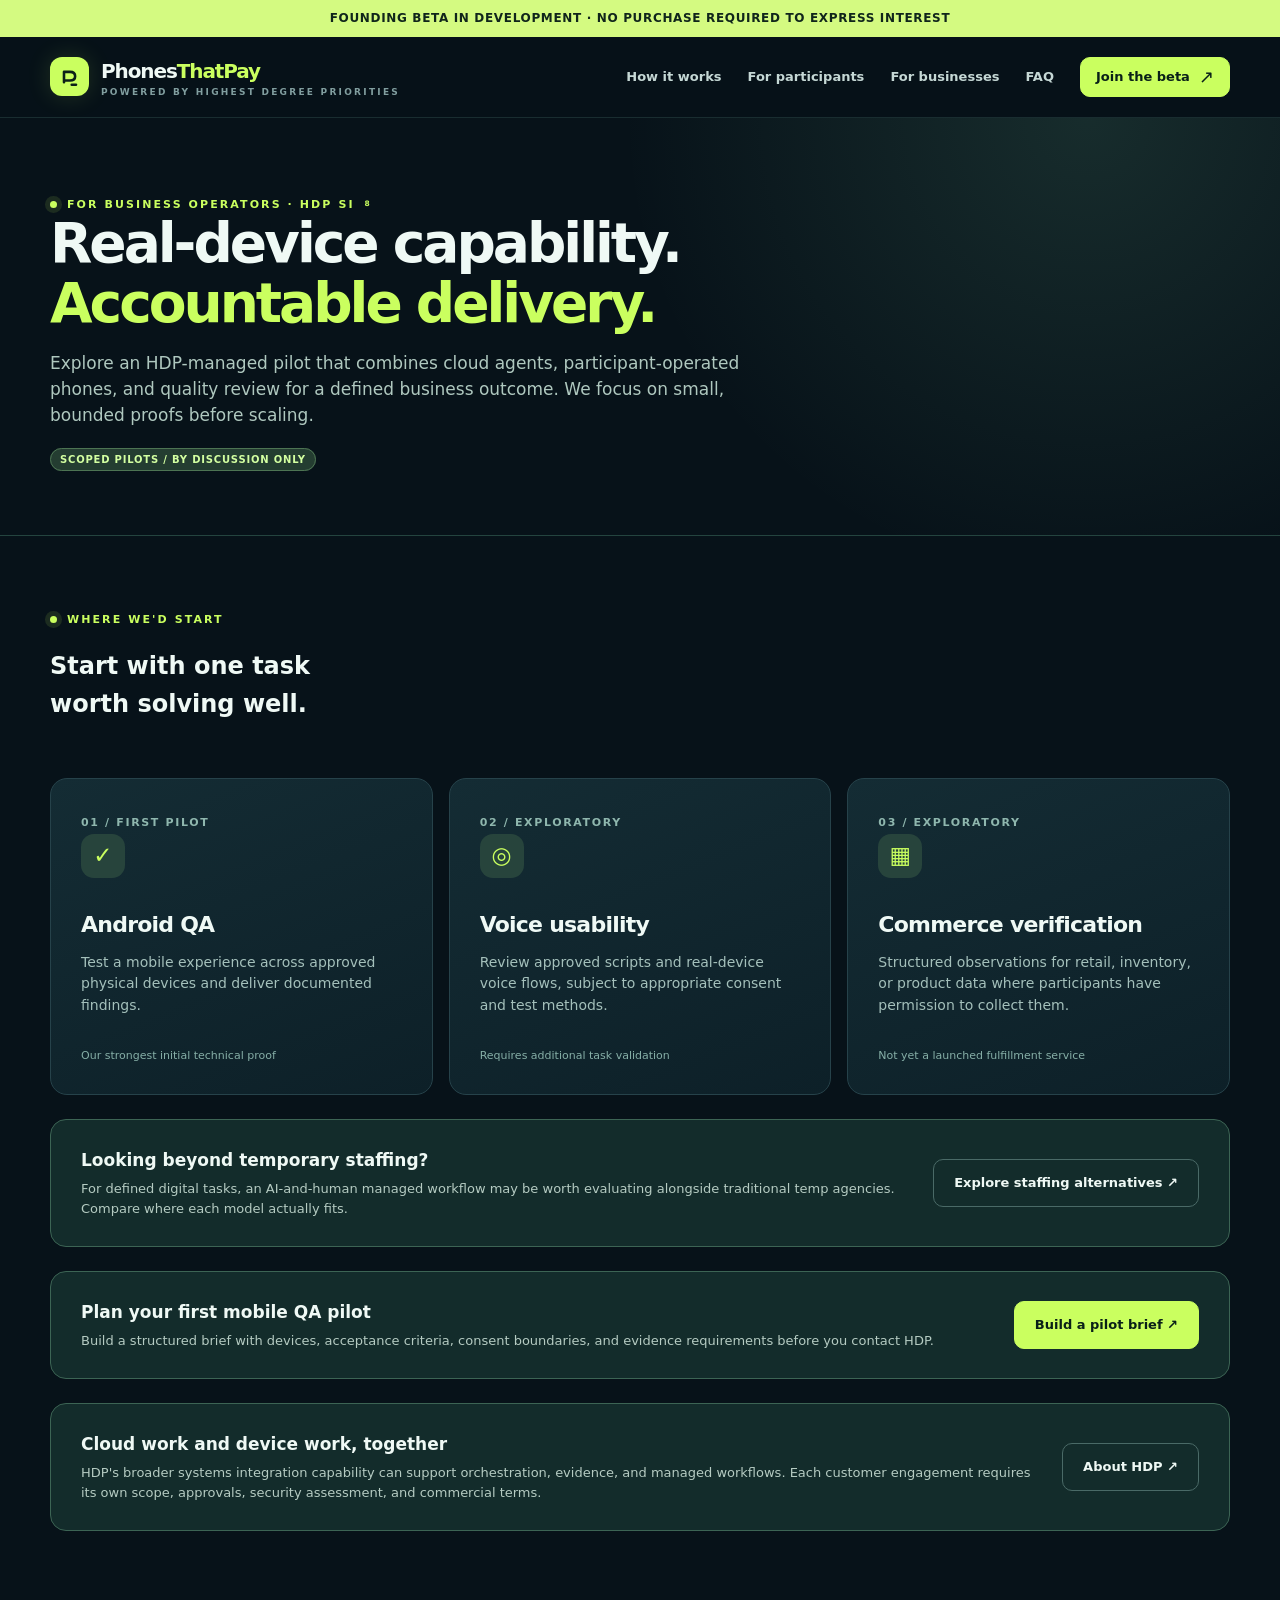
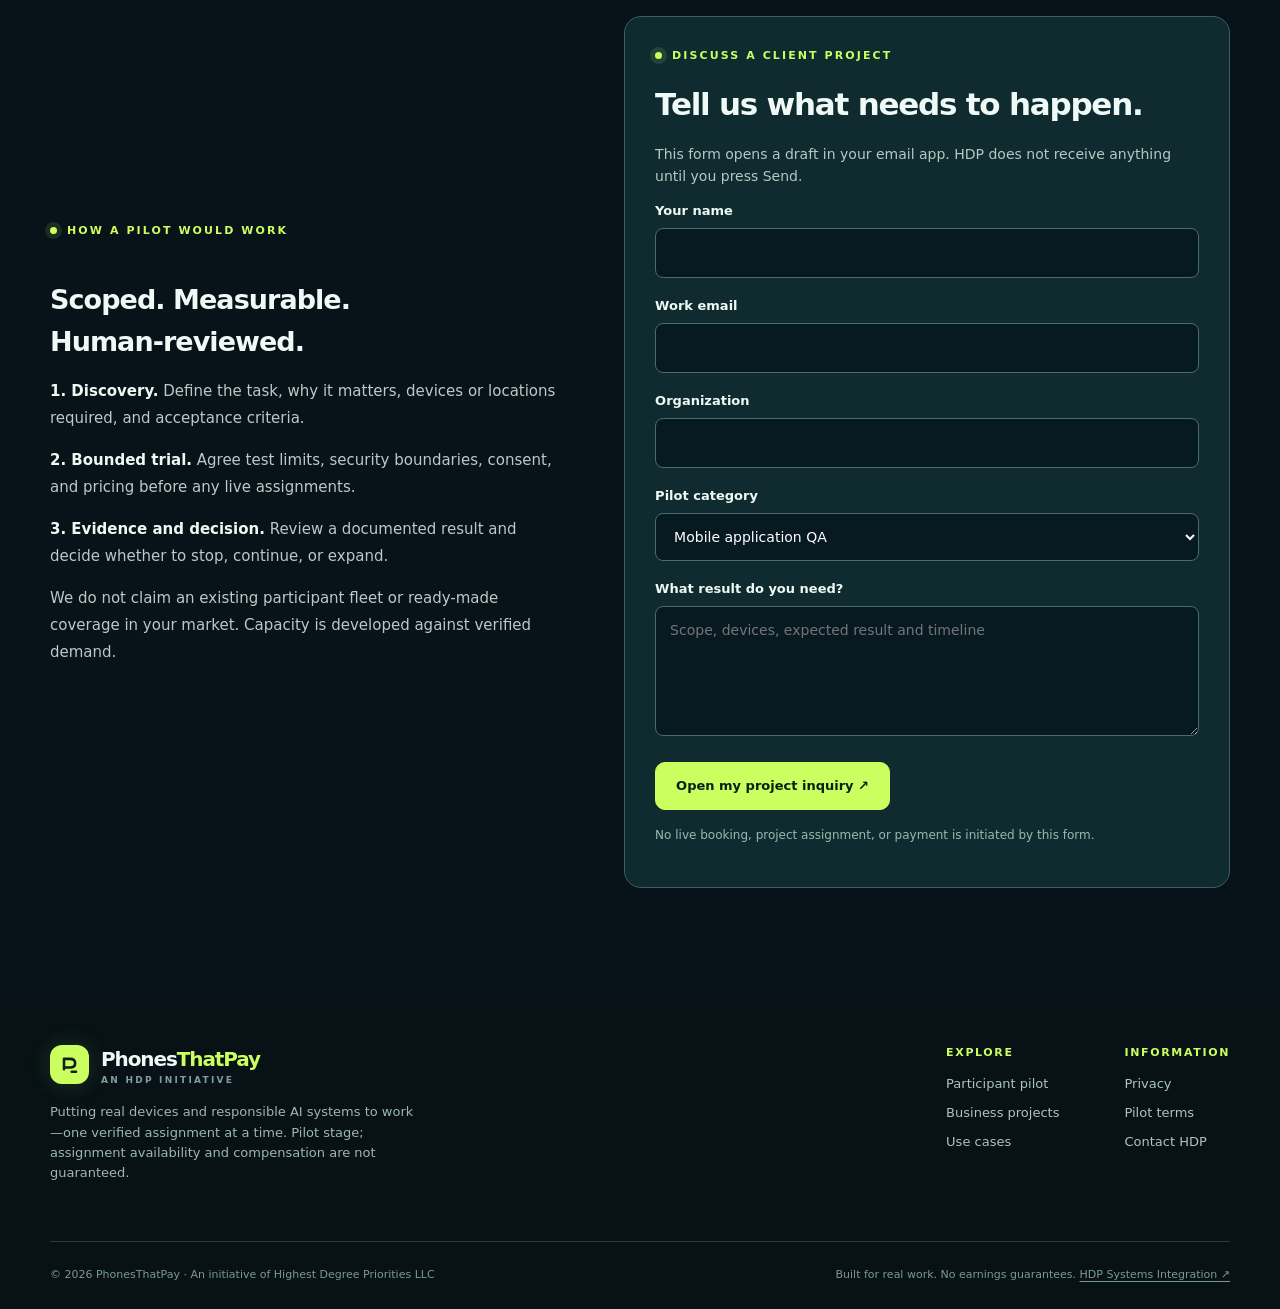
==== commit 172692e5: "Introduce AI Test Pilot brand and honest temp staffing alternative guide" ====
--- a/business/index.html
+++ b/business/index.html
@@ -4,7 +4,7 @@
 <button class="navtoggle" type="button" data-nav-toggle aria-expanded="false" aria-controls="main-nav">Menu ☰</button>
 <nav class="navlinks" id="main-nav" data-nav aria-label="Main navigation">
 <a href="../index.html#how">How it works</a><a href="../pilot/index.html">For participants</a><a href="../business/index.html">For businesses</a><a href="../index.html#faq">FAQ</a><a class="btn mini" href="../pilot/index.html#interest">Join the beta <span class="chev">↗</span></a>
-</nav></div></header><main id="main"><section class="pagehero"><div class="wrap"><div class="eyebrow">For business operators</div><h1>Real-device capability.<br><span style="color:var(--lime)">Accountable delivery.</span></h1><p>Explore an HDP-managed pilot that combines cloud agents, participant-operated phones, and quality review for a defined business outcome. We focus on small, bounded proofs before scaling.</p><span class="statuspill">Scoped pilots / by discussion only</span></div></section><section class="content"><div class="wrap"><div class="section-top"><div><div class="eyebrow">Where we'd start</div><h2>Start with one task<br>worth solving well.</h2></div></div><div class="grid3"><article class="feature"><span class="num">01 / FIRST PILOT</span><div class="glyph">✓</div><h3>Android QA</h3><p>Test a mobile experience across approved physical devices and deliver documented findings.</p><span class="fine">Our strongest initial technical proof</span></article><article class="feature"><span class="num">02 / EXPLORATORY</span><div class="glyph">◎</div><h3>Voice usability</h3><p>Review approved scripts and real-device voice flows, subject to appropriate consent and test methods.</p><span class="fine">Requires additional task validation</span></article><article class="feature"><span class="num">03 / EXPLORATORY</span><div class="glyph">▦</div><h3>Commerce verification</h3><p>Structured observations for retail, inventory, or product data where participants have permission to collect them.</p><span class="fine">Not yet a launched fulfillment service</span></article></div>
-<div class="note-card"><div><strong>Plan your first mobile QA pilot</strong><p>Build a structured brief with devices, acceptance criteria, consent boundaries, and evidence requirements before you contact HDP.</p></div><a class="btn" href="brief/">Build a pilot brief ↗</a></div><div class="note-card"><div><strong>Cloud work and device work, together</strong><p>HDP's broader systems integration capability can support orchestration, evidence, and managed workflows. Each customer engagement requires its own scope, approvals, security assessment, and commercial terms.</p></div><a href="https://highestdegreepriorities.com/" class="btn outline" rel="noopener">About HDP ↗</a></div></div>
+</nav></div></header><main id="main"><section class="pagehero"><div class="wrap"><div class="eyebrow">For business operators · HDP SI<sup>8</sup></div><h1>Real-device capability.<br><span style="color:var(--lime)">Accountable delivery.</span></h1><p>Explore an HDP-managed pilot that combines cloud agents, participant-operated phones, and quality review for a defined business outcome. We focus on small, bounded proofs before scaling.</p><span class="statuspill">Scoped pilots / by discussion only</span></div></section><section class="content"><div class="wrap"><div class="section-top"><div><div class="eyebrow">Where we'd start</div><h2>Start with one task<br>worth solving well.</h2></div></div><div class="grid3"><article class="feature"><span class="num">01 / FIRST PILOT</span><div class="glyph">✓</div><h3>Android QA</h3><p>Test a mobile experience across approved physical devices and deliver documented findings.</p><span class="fine">Our strongest initial technical proof</span></article><article class="feature"><span class="num">02 / EXPLORATORY</span><div class="glyph">◎</div><h3>Voice usability</h3><p>Review approved scripts and real-device voice flows, subject to appropriate consent and test methods.</p><span class="fine">Requires additional task validation</span></article><article class="feature"><span class="num">03 / EXPLORATORY</span><div class="glyph">▦</div><h3>Commerce verification</h3><p>Structured observations for retail, inventory, or product data where participants have permission to collect them.</p><span class="fine">Not yet a launched fulfillment service</span></article></div>
+<div class="note-card"><div><strong>Looking beyond temporary staffing?</strong><p>For defined digital tasks, an AI-and-human managed workflow may be worth evaluating alongside traditional temp agencies. Compare where each model actually fits.</p></div><a class="btn outline" href="../temp-agency-alternative/">Explore staffing alternatives ↗</a></div><div class="note-card"><div><strong>Plan your first mobile QA pilot</strong><p>Build a structured brief with devices, acceptance criteria, consent boundaries, and evidence requirements before you contact HDP.</p></div><a class="btn" href="brief/">Build a pilot brief ↗</a></div><div class="note-card"><div><strong>Cloud work and device work, together</strong><p>HDP's broader systems integration capability can support orchestration, evidence, and managed workflows. Each customer engagement requires its own scope, approvals, security assessment, and commercial terms.</p></div><a href="https://highestdegreepriorities.com/" class="btn outline" rel="noopener">About HDP ↗</a></div></div>
 <div class="wrap split" style="margin-top:85px"><div class="prose"><div class="eyebrow">How a pilot would work</div><h2>Scoped. Measurable.<br>Human-reviewed.</h2><p><strong>1. Discovery.</strong> Define the task, why it matters, devices or locations required, and acceptance criteria.</p><p><strong>2. Bounded trial.</strong> Agree test limits, security boundaries, consent, and pricing before any live assignments.</p><p><strong>3. Evidence and decision.</strong> Review a documented result and decide whether to stop, continue, or expand.</p><p>We do not claim an existing participant fleet or ready-made coverage in your market. Capacity is developed against verified demand.</p></div>
 <div class="formbox" id="contact"><div class="eyebrow">Discuss a client project</div><h2 style="font-size:31px;letter-spacing:-.04em;margin:16px 0">Tell us what needs to happen.</h2><p style="color:#b5c8c1;font-size:14px">This form opens a draft in your email app. HDP does not receive anything until you press Send.</p><form data-mailform="business"><div class="field"><label for="bizname">Your name</label><input id="bizname" name="Name" autocomplete="name" required maxlength="100"></div><div class="field"><label for="bizemail">Work email</label><input id="bizemail" name="Email" type="email" autocomplete="email" required maxlength="120"></div><div class="field"><label for="company">Organization</label><input id="company" name="Organization" maxlength="120"></div><div class="field"><label for="type">Pilot category</label><select id="type" name="Pilot category"><option>Mobile application QA</option><option>Voice or usability testing</option><option>Commerce / retail data verification</option><option>Managed AI operations</option><option>Other</option></select></div><div class="field"><label for="brief">What result do you need?</label><textarea id="brief" name="Desired outcome" maxlength="1400" required placeholder="Scope, devices, expected result and timeline"></textarea></div><button type="submit" class="btn">Open my project inquiry ↗</button><p class="form-note" role="status" data-form-status>No live booking, project assignment, or payment is initiated by this form.</p></form></div></div></section></main><footer class="footer"><div class="wrap"><div class="footer-main"><div><a href="../index.html" class="brand"><span class="brand-mark"><svg viewBox="0 0 28 28" aria-hidden="true" fill="none"><path d="M7 20V8h7c4 0 6 2 6 5s-2 5-6 5H7" stroke="currentColor" stroke-width="3" stroke-linecap="round" stroke-linejoin="round"/><path d="M16 23h5" stroke="currentColor" stroke-width="3" stroke-linecap="round"/></svg></span><span><span class="brand-word">Phones<span>ThatPay</span></span><span class="brand-by">An HDP initiative</span></span></a><p class="footer-desc">Putting real devices and responsible AI systems to work—one verified assignment at a time. Pilot stage; assignment availability and compensation are not guaranteed.</p></div><div class="footer-links"><div><h4>Explore</h4><a href="../pilot/index.html">Participant pilot</a><a href="../business/index.html">Business projects</a><a href="../index.html#work">Use cases</a></div><div><h4>Information</h4><a href="../privacy/index.html">Privacy</a><a href="../terms/index.html">Pilot terms</a><a href="mailto:contact@highestdegreepriorities.com?subject=PhonesThatPay%20Question">Contact HDP</a></div></div></div><div class="footer-bottom"><span>© 2026 PhonesThatPay · An initiative of Highest Degree Priorities LLC</span><span>Built for real work. No earnings guarantees. <a href="https://highestdegreepriorities.com/" rel="noopener">HDP Systems Integration ↗</a></span></div></div></footer><script defer src="../assets/site.js"></script></body></html>
--- a/assets/site.css
+++ b/assets/site.css
@@ -22,3 +22,6 @@
 @media(max-width:980px){.navlinks{gap:16px}.hero-grid{grid-template-columns:1fr;gap:25px}.hero{padding:65px 0 48px}.hero h1{max-width:700px}.hero-scene{min-height:510px}.split{grid-template-columns:1fr}.grid3{grid-template-columns:repeat(2,1fr)}.steps{grid-template-columns:repeat(2,1fr)}}
 @media(max-width:700px){.wrap{width:min(100% - 34px,1180px)}.top-inner{min-height:70px}.brand-word{font-size:18px}.navtoggle{display:inline-flex}.navlinks{display:none;position:absolute;top:69px;left:0;right:0;background:#08191f;border-bottom:1px solid var(--line);padding:20px 17px 25px;flex-direction:column;align-items:stretch;gap:16px}.navlinks.open{display:flex}.navlinks .btn{width:100%}.hero{padding:57px 0 48px}.hero h1{font-size:clamp(44px,11.2vw,65px)}.lead{font-size:16px}.hero-scene{min-height:500px;transform:scale(.85);margin:-35px -15px -50px}.float-one{left:-7px}.float-two{right:-10px}.section{padding:74px 0}.section h2,.pagehero h1{font-size:38px}.section-top{display:block}.grid3,.pathcards,.two-cols,.formgrid{grid-template-columns:1fr}.steps{grid-template-columns:1fr}.pathcard{min-height:295px}.note-card,.footer-main{flex-direction:column;align-items:flex-start}.footer-links{gap:50px}.pagehero{padding:61px 0 43px}.content{padding:55px 0 75px}.formbox{padding:22px}.footer-main{gap:33px}.cta{padding:70px 0}}
 @media(prefers-reduced-motion:reduce){html{scroll-behavior:auto}*,*:before,*:after{animation:none!important;transition:none!important}}
+
+/* Founding AI Test Pilot and digital work alternatives */
+.pilot-intro{background:linear-gradient(110deg,#102d28,#0b2329);border-bottom:1px solid #41644b;padding:32px 0}.pilot-intro-inner,.work-alt-inner{display:flex;align-items:center;justify-content:space-between;gap:36px}.pilot-intro h2{font-size:clamp(25px,3vw,39px);letter-spacing:-.05em;line-height:1.15;margin:10px 0}.pilot-intro h2 span{color:var(--lime)}.pilot-intro p,.work-alt-inner p{font-size:13px;color:#b3cdc0;max-width:770px;margin:6px 0}.pilot-intro .btn,.work-alt-inner .btn{white-space:nowrap;flex:none}.systems-credit{font-size:12px!important;color:#b9dab9!important;margin-top:12px!important}.systems-credit strong{color:#d4ff91}.systems-credit sup,.workpanel sup,.eyebrow sup{font-size:.68em;vertical-align:super;line-height:0}.work-alt-banner{background:#101f27;border-block:1px solid #28453d;padding:40px 0}.work-alt-inner h2{font-size:clamp(26px,2.8vw,36px);letter-spacing:-.04em;line-height:1.12;margin:11px 0}.comparison{border:1px solid #34534c;border-radius:15px;overflow:hidden;margin-top:31px}.comparison-head,.comparison-line{display:grid;grid-template-columns:1fr 1.1fr 1.2fr;gap:12px;padding:17px 23px;border-bottom:1px solid #29483e;font-size:13px}.comparison-head{background:#17352c;color:var(--lime);font-size:11px;text-transform:uppercase;letter-spacing:.065em;font-weight:800}.comparison-line{color:#c6d6d0;align-items:center}.comparison-line:nth-of-type(even){background:#0f2328}.comparison-line:last-child{border-bottom:none}.comparison-line span:first-child{font-weight:750;color:#e2efe5}.comparison-line .yes{color:#c5f4b0}.comparison-line .muted{color:#9bb6ae}.compare-foot{margin-top:14px}@media(max-width:800px){.pilot-intro-inner,.work-alt-inner{align-items:flex-start;flex-direction:column;gap:15px}.pilot-intro .btn,.work-alt-inner .btn{white-space:normal}.comparison-head,.comparison-line{grid-template-columns:1fr 1fr 1fr;padding:12px;gap:7px;font-size:11px}.comparison-head{font-size:10px}}@media(max-width:470px){.comparison-head,.comparison-line{grid-template-columns:1fr;gap:5px}.comparison-line{padding:16px}.comparison-line span:first-child{font-size:13px;margin-bottom:4px}.comparison-head{display:none}.comparison-line span:nth-child(2):before{content:"Temp staffing: ";font-weight:750;color:#b9d3c4}.comparison-line span:nth-child(3):before{content:"HDP pilot: ";font-weight:750;color:#b9d3c4}}
